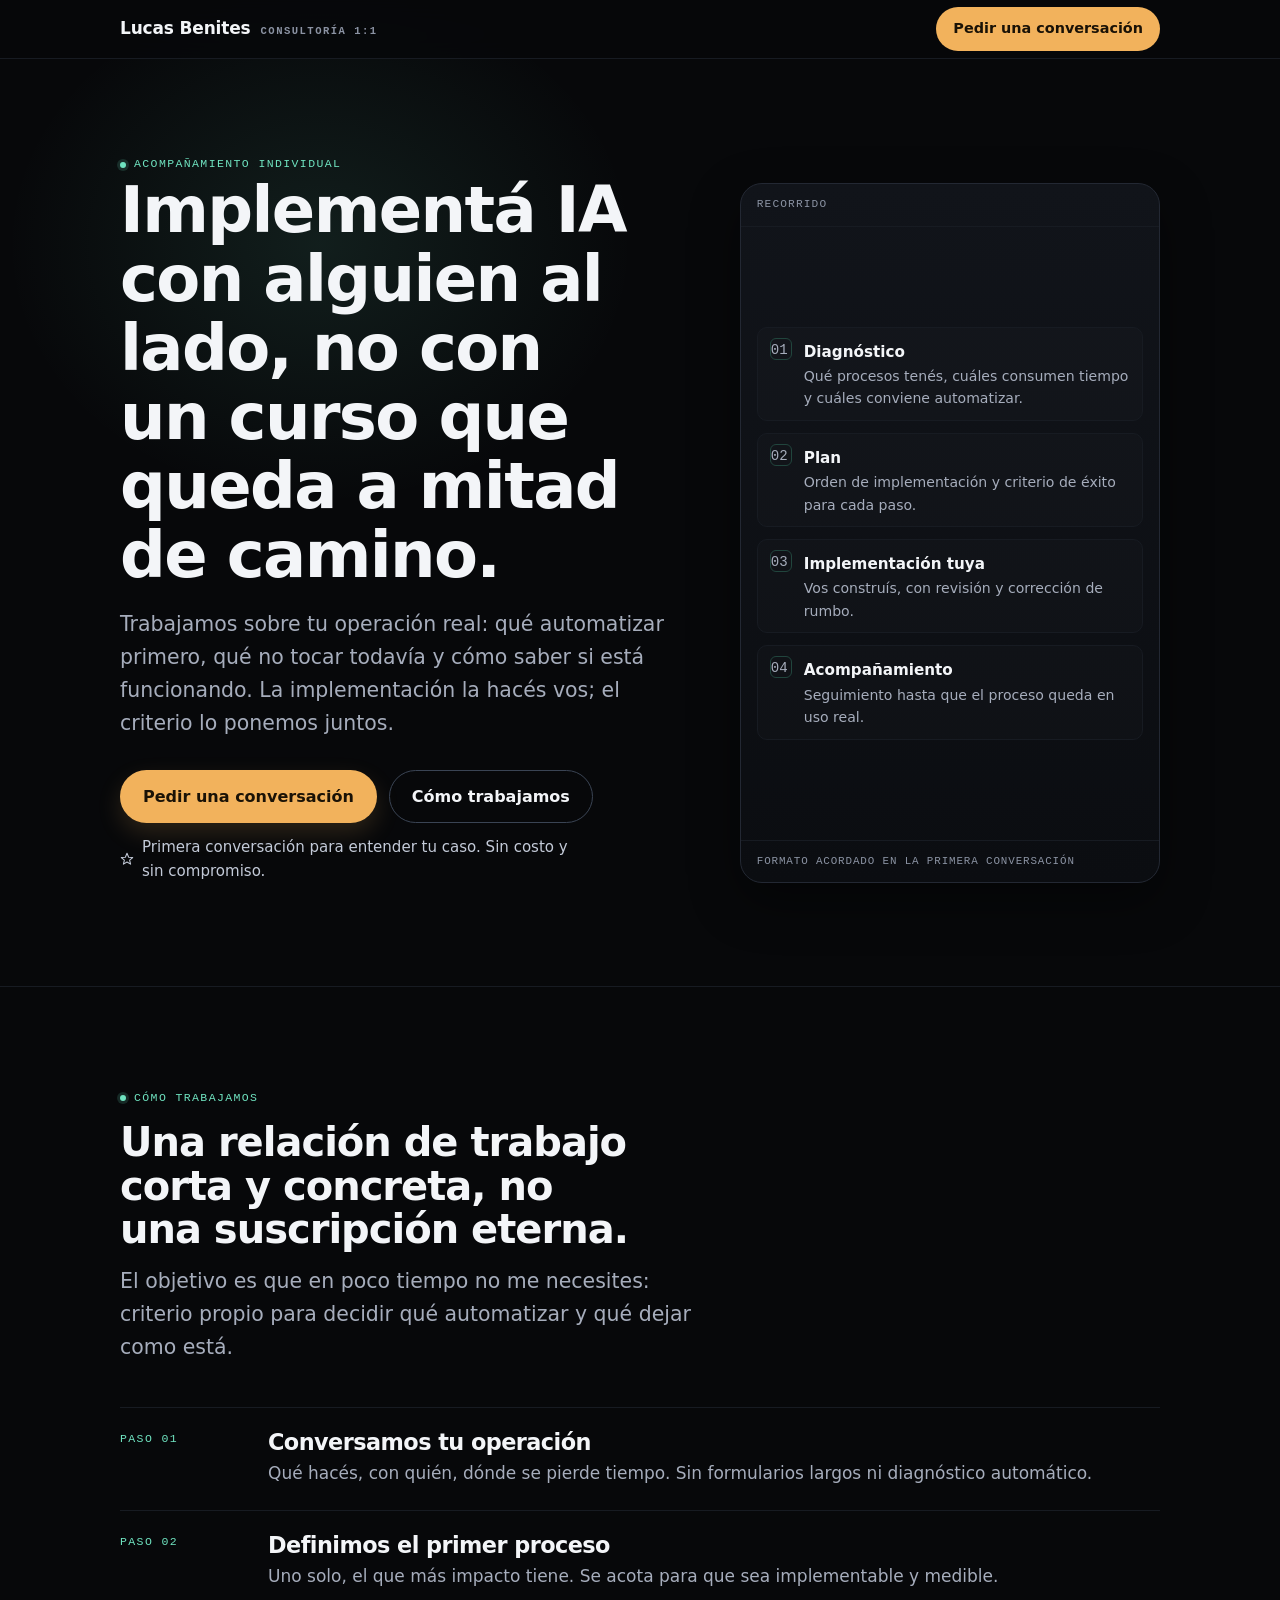
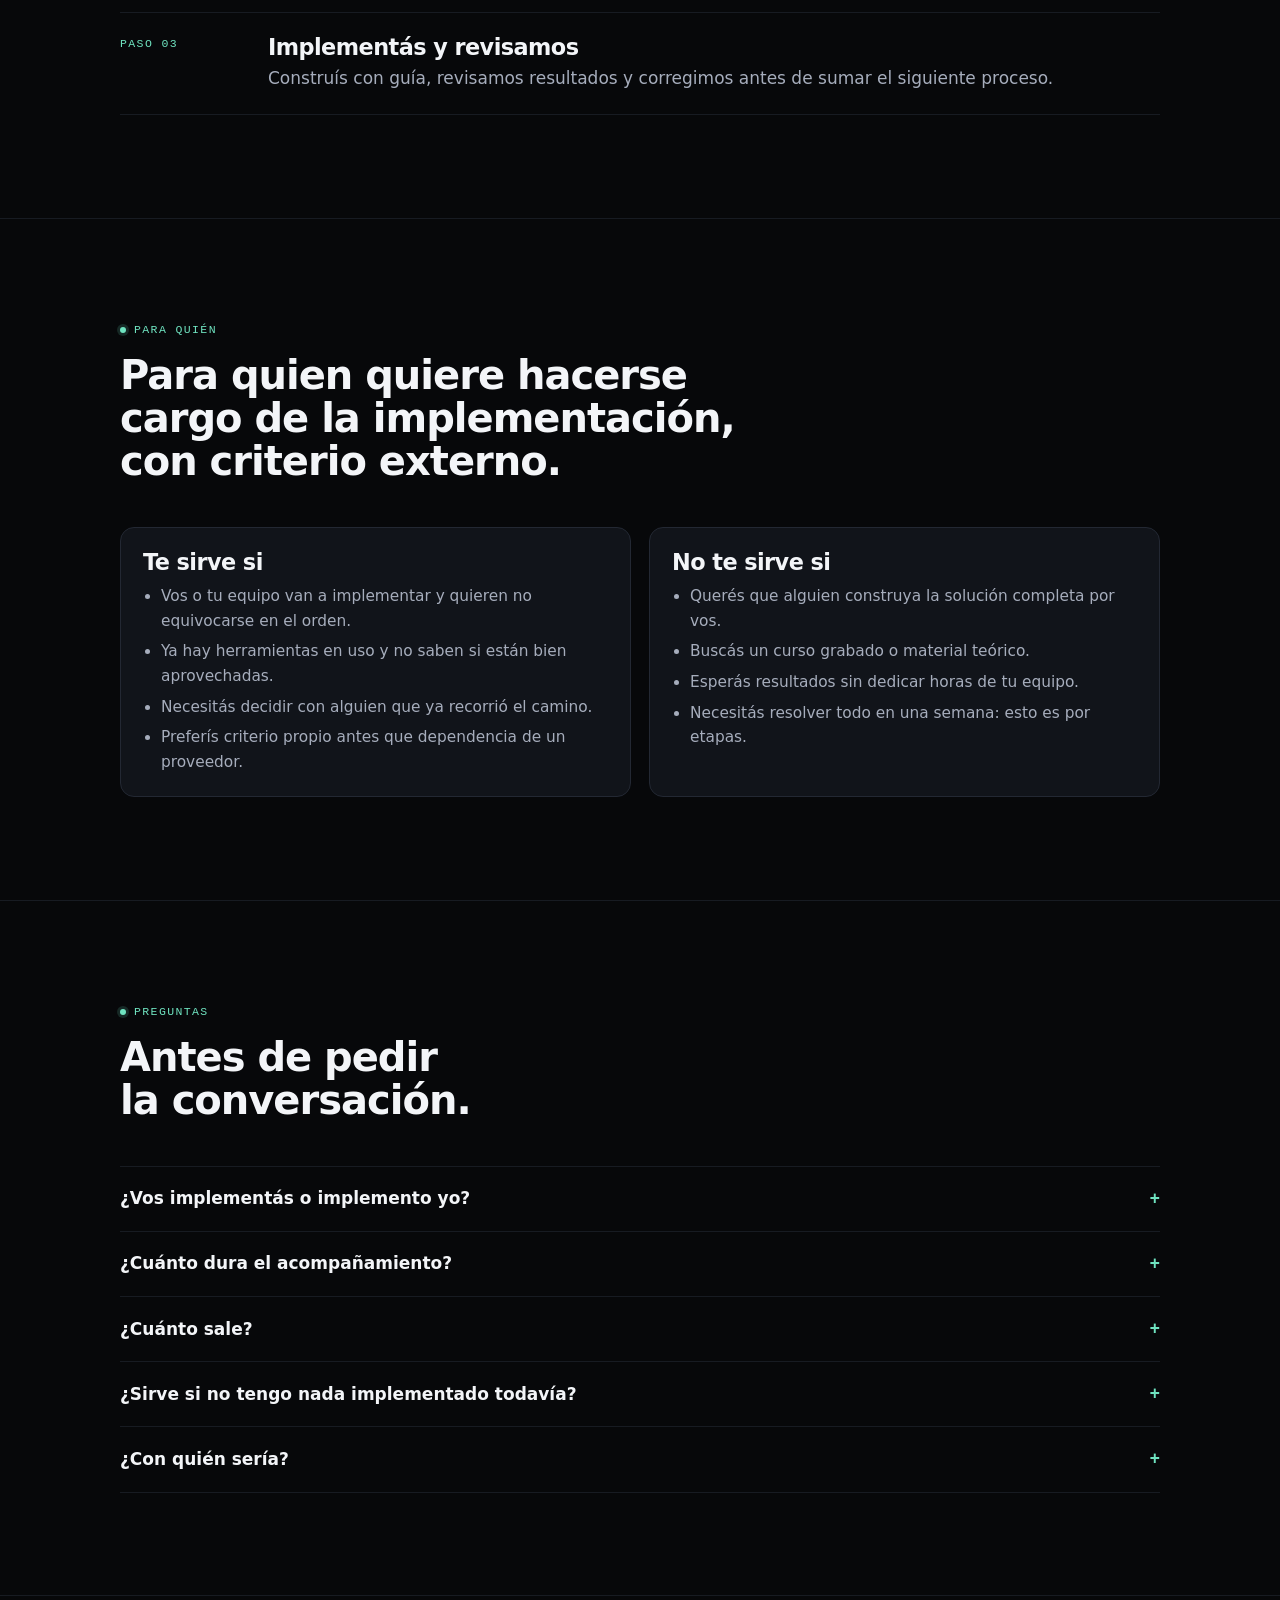
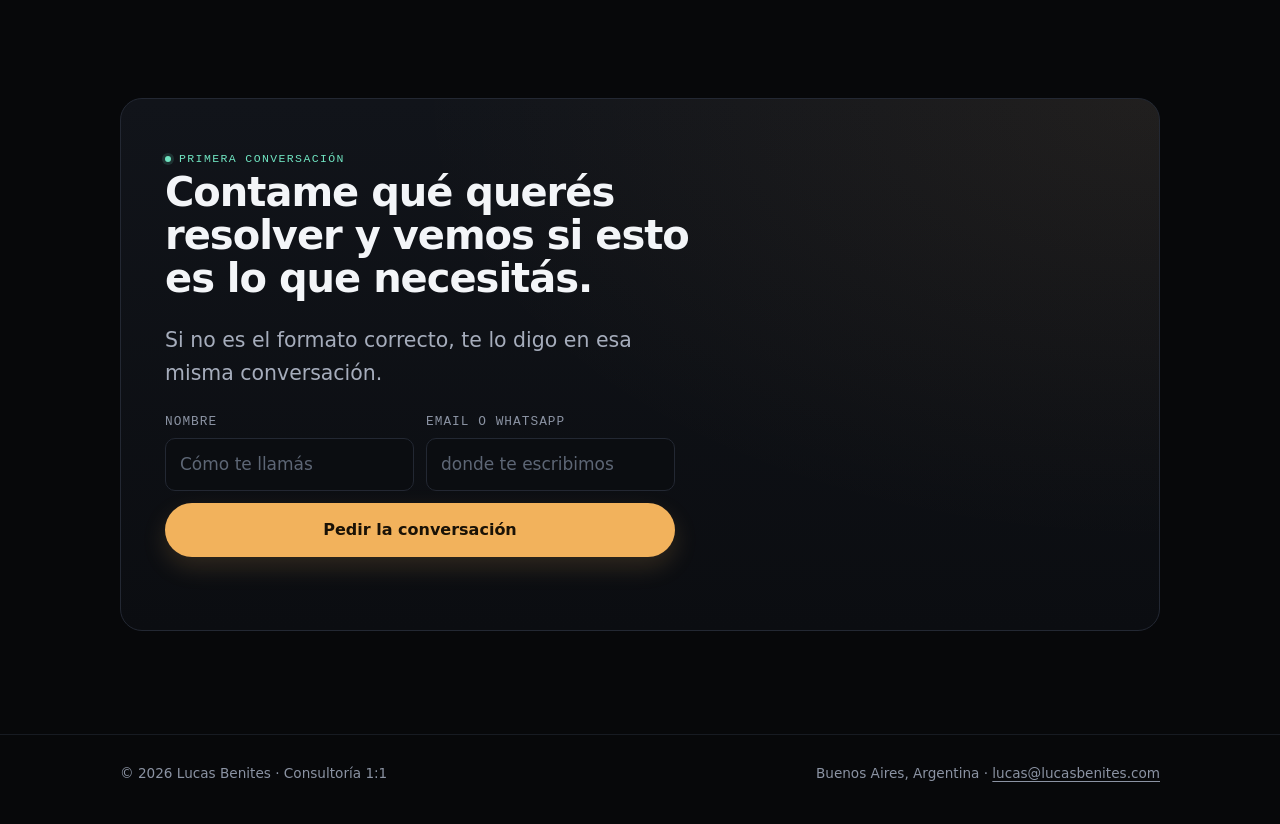
==== consultoria/index.html @ 058213de "landings: sistema compartido + tres paginas (taller, consultoria, media)" ====
<!doctype html>
<html lang="es-AR">
<head>
<meta charset="utf-8">
<meta name="viewport" content="width=device-width, initial-scale=1">
<title>Consultoría 1:1 · Implementá IA con acompañamiento</title>
<meta name="description" content="Acompañamiento individual para decidir qué automatizar en tu operación, en qué orden y con qué criterio. La implementación la hacés vos, con alguien al lado para no improvisar.">
<link rel="canonical" href="https://ofertas.lucasbenites.com/consultoria/">
<meta property="og:type" content="website">
<meta property="og:title" content="Consultoría 1:1 · Implementá IA con criterio">
<meta property="og:description" content="Implementá IA en tu operación con alguien al lado, no con un curso más.">
<meta property="og:url" content="https://ofertas.lucasbenites.com/consultoria/">
<link rel="icon" href="../assets/favicon.svg" type="image/svg+xml">
<link rel="stylesheet" href="../shared/tokens.css">
<link rel="stylesheet" href="../shared/base.css">
<link rel="stylesheet" href="../shared/landing.css">
</head>
<body data-product="consultoria">
<a class="skip" href="#contenido">Saltar al contenido</a>

<header class="site-head">
  <div class="wrap">
    <span class="brand">Lucas Benites <small>Consultoría 1:1</small></span>
    <a class="btn btn-sm head-cta" href="#pedir" data-cta="header">Pedir una conversación</a>
  </div>
</header>

<main id="contenido">
  <section class="hero">
    <div class="wrap hero-grid">
      <div>
        <span class="eyebrow">Acompañamiento individual</span>
        <h1>Implementá IA con alguien al lado, no con un curso que queda a mitad de camino.</h1>
        <p class="lead">Trabajamos sobre tu operación real: qué automatizar primero, qué no tocar todavía y cómo saber si está funcionando. La implementación la hacés vos; el criterio lo ponemos juntos.</p>
        <div class="hero-actions">
          <a class="btn" href="#pedir" data-cta="hero">Pedir una conversación</a>
          <a class="btn btn-ghost" href="#como-trabajamos" data-cta="hero-secondary">Cómo trabajamos</a>
        </div>
        <p class="btn-note">
          <svg width="14" height="14" viewBox="0 0 16 16" fill="none" aria-hidden="true"><path d="M8 1.5 9.9 6l4.6.4-3.5 3 1.1 4.5L8 11.4 3.9 13.9 5 9.4 1.5 6.4 6.1 6 8 1.5Z" stroke="currentColor" stroke-width="1.2" stroke-linejoin="round"/></svg>
          Primera conversación para entender tu caso. Sin costo y sin compromiso.
        </p>
      </div>

      <div class="hero-side"><aside class="panel" aria-label="Cómo se estructura el acompañamiento">
        <div class="panel-head"><span>recorrido</span></div>
        <div class="panel-body">
          <div class="panel-row">
            <span class="panel-num">01</span>
            <div><b>Diagnóstico</b><span>Qué procesos tenés, cuáles consumen tiempo y cuáles conviene automatizar.</span></div>
          </div>
          <div class="panel-row">
            <span class="panel-num">02</span>
            <div><b>Plan</b><span>Orden de implementación y criterio de éxito para cada paso.</span></div>
          </div>
          <div class="panel-row">
            <span class="panel-num">03</span>
            <div><b>Implementación tuya</b><span>Vos construís, con revisión y corrección de rumbo.</span></div>
          </div>
          <div class="panel-row">
            <span class="panel-num">04</span>
            <div><b>Acompañamiento</b><span>Seguimiento hasta que el proceso queda en uso real.</span></div>
          </div>
        </div>
        <div class="panel-foot">Formato acordado en la primera conversación</div>
      </aside></div>
    </div>
  </section>

  <section class="section" id="como-trabajamos">
    <div class="wrap">
      <div class="section-head">
        <span class="eyebrow">Cómo trabajamos</span>
        <h2>Una relación de trabajo corta y concreta, no una suscripción eterna.</h2>
        <p class="lead">El objetivo es que en poco tiempo no me necesites: criterio propio para decidir qué automatizar y qué dejar como está.</p>
      </div>
      <div class="steps">
        <div class="step">
          <span class="step-index">Paso 01</span>
          <div><h3>Conversamos tu operación</h3><p>Qué hacés, con quién, dónde se pierde tiempo. Sin formularios largos ni diagnóstico automático.</p></div>
        </div>
        <div class="step">
          <span class="step-index">Paso 02</span>
          <div><h3>Definimos el primer proceso</h3><p>Uno solo, el que más impacto tiene. Se acota para que sea implementable y medible.</p></div>
        </div>
        <div class="step">
          <span class="step-index">Paso 03</span>
          <div><h3>Implementás y revisamos</h3><p>Construís con guía, revisamos resultados y corregimos antes de sumar el siguiente proceso.</p></div>
        </div>
      </div>
    </div>
  </section>

  <section class="section">
    <div class="wrap">
      <div class="section-head">
        <span class="eyebrow">Para quién</span>
        <h2>Para quien quiere hacerse cargo de la implementación, con criterio externo.</h2>
      </div>
      <div class="cols cols-2">
        <div class="card">
          <h3>Te sirve si</h3>
          <ul>
            <li>Vos o tu equipo van a implementar y quieren no equivocarse en el orden.</li>
            <li>Ya hay herramientas en uso y no saben si están bien aprovechadas.</li>
            <li>Necesitás decidir con alguien que ya recorrió el camino.</li>
            <li>Preferís criterio propio antes que dependencia de un proveedor.</li>
          </ul>
        </div>
        <div class="card">
          <h3>No te sirve si</h3>
          <ul>
            <li>Querés que alguien construya la solución completa por vos.</li>
            <li>Buscás un curso grabado o material teórico.</li>
            <li>Esperás resultados sin dedicar horas de tu equipo.</li>
            <li>Necesitás resolver todo en una semana: esto es por etapas.</li>
          </ul>
        </div>
      </div>
    </div>
  </section>

  <section class="section">
    <div class="wrap">
      <div class="section-head">
        <span class="eyebrow">Preguntas</span>
        <h2>Antes de pedir la conversación.</h2>
      </div>
      <div class="faq">
        <details><summary>¿Vos implementás o implemento yo?</summary><p class="answer">Implementás vos, con acompañamiento. La idea es que la capacidad quede en tu equipo. Si preferís que lo construyamos nosotros, eso es desarrollo a medida.</p></details>
        <details><summary>¿Cuánto dura el acompañamiento?</summary><p class="answer">Depende del proceso y del ritmo de tu equipo. El formato exacto se define en la primera conversación, cuando ya sabemos qué hay que resolver.</p></details>
        <details><summary>¿Cuánto sale?</summary><p class="answer">Se define con el alcance. No damos un número antes de entender el caso, porque sería un número inventado.</p></details>
        <details><summary>¿Sirve si no tengo nada implementado todavía?</summary><p class="answer">Sí, y suele ser el mejor momento: se evita comprar herramientas que después no se usan. Lo primero es ordenar qué automatizar y qué no.</p></details>
        <details><summary>¿Con quién sería?</summary><p class="answer">Con Lucas Benites. No hay equipo intermedio ni junior asignado a la relación.</p></details>
      </div>
    </div>
  </section>

  <section class="close" id="pedir">
    <div class="wrap">
      <div class="close-box">
        <div>
          <span class="eyebrow">Primera conversación</span>
          <h2>Contame qué querés resolver y vemos si esto es lo que necesitás.</h2>
          <p class="lead mt-24">Si no es el formato correcto, te lo digo en esa misma conversación.</p>
        </div>
        <form class="form" data-lead data-endpoint="/api/lead" novalidate>
          <div class="field">
            <label for="name">Nombre</label>
            <input id="name" name="name" type="text" autocomplete="name" placeholder="Cómo te llamás" required>
          </div>
          <div class="field">
            <label for="contact">Email o WhatsApp</label>
            <input id="contact" name="contact" type="text" autocomplete="email" placeholder="donde te escribimos" required>
          </div>
          <button class="btn" type="submit">Pedir la conversación</button>
          <p class="form-msg" role="status" aria-live="polite"></p>
        </form>
      </div>
    </div>
  </section>
</main>

<footer class="site-foot">
  <div class="wrap">
    <span>© <span id="year">2026</span> Lucas Benites · Consultoría 1:1</span>
    <span>Buenos Aires, Argentina · <a href="mailto:lucas@lucasbenites.com">lucas@lucasbenites.com</a></span>
  </div>
</footer>

<div class="sticky-cta" aria-hidden="false">
  <span>Primera conversación</span>
  <a class="btn" href="#pedir">Pedir</a>
</div>

<script src="../shared/landing.js" defer></script>
</body>
</html>
---- shared/tokens.css ----
/* ==========================================================================
   Tokens de marca — BORRADOR PROVISIONAL
   La paleta final está pendiente de validación visual (LBO-A-13, "Dirección de
   color"). Estos valores siguen la dirección documentada (base oscura, un acento
   frío para tecnología/IA, un acento cálido para acción y cercanía) pero NO son
   tokens aprobados. Cambiar acá y se propagan a las tres landings.
   ========================================================================== */

:root {
  /* Superficies */
  --bg: #07080a;
  --bg-elev: #0b0d11;
  --surface: #11141a;
  --surface-2: #161a22;
  --line: #232833;
  --line-soft: #171b22;

  /* Texto */
  --ink: #f3f5f8;
  --muted: #a6adbc;
  --dim: #8b93a3;

  /* Acentos */
  --cold: #6fe3c0;          /* tecnología, IA, sistema */
  --cold-soft: #21453d;
  --warm: #f2b25c;          /* acción, cercanía, CTA */
  --warm-hover: #ffc678;
  --warm-ink: #1a1206;
  --danger: #ff8a7a;

  /* Tipografía */
  --font-sans: "Inter", ui-sans-serif, system-ui, -apple-system, "Segoe UI", Roboto, "Helvetica Neue", Arial, sans-serif;
  --font-mono: ui-monospace, SFMono-Regular, "SF Mono", Menlo, Consolas, "Liberation Mono", monospace;

  --fs-eyebrow: 0.72rem;
  --fs-body: 1.0625rem;
  --fs-lead: clamp(1.08rem, 0.6vw + 0.95rem, 1.28rem);
  --fs-h3: clamp(1.15rem, 0.7vw + 1rem, 1.4rem);
  --fs-h2: clamp(1.6rem, 2.2vw + 1rem, 2.5rem);
  --fs-h1: clamp(2.1rem, 4.2vw + 1rem, 4rem);

  /* Espaciado y forma */
  --maxw: 1120px;
  --gutter: clamp(20px, 5vw, 40px);
  --section-y: clamp(56px, 8vw, 104px);
  --radius: 14px;
  --radius-sm: 10px;
  --radius-lg: 22px;

  /* Sombras y foco */
  --shadow: 0 18px 50px rgba(0, 0, 0, 0.42);
  --focus: 0 0 0 3px rgba(111, 227, 192, 0.45);
}
---- shared/base.css ----
/* Reset + primitivas compartidas */

*, *::before, *::after { box-sizing: border-box; }
* { margin: 0; }

html { -webkit-text-size-adjust: 100%; scroll-behavior: smooth; }
@media (prefers-reduced-motion: reduce) {
  html { scroll-behavior: auto; }
  *, *::before, *::after { animation-duration: 0.01ms !important; transition-duration: 0.01ms !important; }
}

body {
  background: var(--bg);
  color: var(--ink);
  font-family: var(--font-sans);
  font-size: var(--fs-body);
  line-height: 1.6;
  text-rendering: optimizeLegibility;
  -webkit-font-smoothing: antialiased;
  overflow-x: hidden;
}

img, svg { display: block; max-width: 100%; }
button, input, textarea, select { font: inherit; color: inherit; }

a { color: var(--cold); text-decoration-thickness: 1px; text-underline-offset: 3px; }
a:hover { color: var(--ink); }

:focus-visible {
  outline: none;
  box-shadow: var(--focus);
  border-radius: 6px;
}

h1, h2, h3 {
  line-height: 1.08;
  letter-spacing: -0.025em;
  text-wrap: balance;
  font-weight: 700;
}
p { text-wrap: pretty; }

.wrap {
  width: 100%;
  max-width: var(--maxw);
  margin-inline: auto;
  padding-inline: var(--gutter);
}

.skip {
  position: absolute; left: -9999px; top: 0;
  background: var(--warm); color: var(--warm-ink);
  padding: 10px 16px; z-index: 100; border-radius: 0 0 var(--radius-sm) 0;
}
.skip:focus { left: 0; }

.eyebrow {
  font-family: var(--font-mono);
  font-size: var(--fs-eyebrow);
  letter-spacing: 0.12em;
  text-transform: uppercase;
  color: var(--cold);
  display: inline-flex;
  align-items: center;
  gap: 8px;
}
.eyebrow::before {
  content: "";
  width: 6px; height: 6px; border-radius: 50%;
  background: var(--cold);
  box-shadow: 0 0 0 3px rgba(111, 227, 192, 0.15);
}

.lead { font-size: var(--fs-lead); color: var(--muted); max-width: 46ch; }

/* Botones */
.btn {
  --btn-bg: var(--warm);
  --btn-ink: var(--warm-ink);
  display: inline-flex;
  align-items: center;
  justify-content: center;
  gap: 10px;
  min-height: 48px;
  padding: 13px 22px;
  border: 1px solid transparent;
  border-radius: 999px;
  background: var(--btn-bg);
  color: var(--btn-ink);
  font-weight: 650;
  font-size: 1rem;
  text-decoration: none;
  cursor: pointer;
  transition: transform 0.15s ease, background-color 0.15s ease, box-shadow 0.15s ease;
  box-shadow: 0 10px 24px rgba(242, 178, 92, 0.16);
}
.btn:hover { background: var(--warm-hover); color: var(--warm-ink); transform: translateY(-1px); }
.btn:active { transform: translateY(0); }
.btn[disabled] { opacity: 0.55; cursor: default; transform: none; }

.btn-ghost {
  --btn-bg: transparent;
  --btn-ink: var(--ink);
  border-color: #3a4454;
  box-shadow: none;
}
.btn-ghost:hover { background: var(--surface-2); color: var(--ink); border-color: #3c4757; }

.btn-note {
  font-size: 0.94rem;
  color: #c3cad8;
  display: flex;
  align-items: center;
  gap: 8px;
  margin-top: 12px;
}
.btn-note svg { flex: 0 0 auto; }

/* Etiquetas de sistema */
.chip {
  font-family: var(--font-mono);
  font-size: 0.7rem;
  letter-spacing: 0.06em;
  text-transform: uppercase;
  color: var(--muted);
  border: 1px solid var(--line);
  border-radius: 999px;
  padding: 4px 10px;
  white-space: nowrap;
}

/* Variante compacta para el header */
.btn-sm {
  min-height: 40px;
  padding: 9px 16px;
  font-size: 0.9rem;
  box-shadow: none;
}
---- shared/landing.css ----
/* Estructura de landing: hero asimétrico, pasos, FAQ, cierre, sticky CTA */

.site-head {
  position: sticky; top: 0; z-index: 40;
  backdrop-filter: blur(12px);
  background: rgba(7, 8, 10, 0.82);
  border-bottom: 1px solid var(--line-soft);
}
.site-head .wrap {
  display: flex; align-items: center; justify-content: space-between;
  min-height: 58px; gap: 16px;
}
.brand {
  display: inline-flex; align-items: baseline; gap: 10px;
  color: var(--ink); text-decoration: none; font-weight: 650; letter-spacing: -0.01em;
}
.brand small {
  font-family: var(--font-mono); font-size: 0.66rem; color: var(--dim);
  letter-spacing: 0.14em; text-transform: uppercase;
}
.head-cta { display: none; }
@media (min-width: 720px) {
  .head-cta { display: inline-flex; min-height: 40px; padding: 9px 16px; font-size: 0.9rem; box-shadow: none; }
}

/* Hero */
.hero { position: relative; padding: clamp(44px, 7vw, 92px) 0 var(--section-y); }
.hero::before {
  content: ""; position: absolute; inset: -20% 40% 40% -10%;
  background: radial-gradient(closest-side, rgba(111, 227, 192, 0.1), transparent 70%);
  pointer-events: none;
}
.hero-grid {
  position: relative;
  display: grid; gap: clamp(28px, 4vw, 56px);
  grid-template-columns: 1fr;
  align-items: start;
}
@media (min-width: 940px) {
  .hero-grid { grid-template-columns: minmax(0, 1.15fr) minmax(320px, 0.85fr); align-items: stretch; }
  .hero-side { padding-top: 34px; display: flex; }
  .hero-side .panel { width: 100%; }
}
.hero h1 { font-size: var(--fs-h1); max-width: 22ch; }
.hero .lead { margin-top: 18px; }
.hero-actions { margin-top: 30px; display: flex; flex-wrap: wrap; gap: 12px; align-items: center; }

/* Panel de artefacto: muestra algo concreto, no una ilustración decorativa */
.panel {
  background: linear-gradient(180deg, var(--surface), var(--bg-elev));
  border: 1px solid var(--line);
  border-radius: var(--radius-lg);
  box-shadow: var(--shadow);
  overflow: hidden;
  display: flex;
  flex-direction: column;
}
.panel-head {
  display: flex; align-items: center; justify-content: space-between; gap: 12px;
  padding: 12px 16px; border-bottom: 1px solid var(--line-soft);
  font-family: var(--font-mono); font-size: 0.7rem;
  letter-spacing: 0.1em; text-transform: uppercase; color: var(--dim);
}
.panel-body { padding: 16px; display: grid; gap: 12px; align-content: start; flex: 1; }
.panel-foot {
  border-top: 1px solid var(--line-soft);
  padding: 12px 16px;
  font-family: var(--font-mono);
  font-size: 0.68rem;
  letter-spacing: 0.08em;
  text-transform: uppercase;
  color: var(--dim);
}
.panel-row {
  display: grid; grid-template-columns: 22px 1fr; gap: 12px; align-items: start;
  padding: 10px 12px; border: 1px solid var(--line-soft); border-radius: var(--radius-sm);
  background: rgba(255, 255, 255, 0.012);
}
.panel-row b { font-weight: 600; font-size: 0.95rem; }
.panel-row span { color: var(--muted); font-size: 0.88rem; display: block; }
.panel-num {
  font-family: var(--font-mono); font-size: 0.68rem; color: var(--cold);
  border: 1px solid var(--cold-soft); border-radius: 6px;
  width: 22px; height: 22px; display: grid; place-items: center;
}

/* Secciones */
.section { padding: var(--section-y) 0; border-top: 1px solid var(--line-soft); }
.section-head { display: grid; gap: 14px; max-width: 62ch; margin-bottom: clamp(28px, 4vw, 44px); }
.section-head h2 { font-size: var(--fs-h2); }

.cols { display: grid; gap: 18px; grid-template-columns: 1fr; }
@media (min-width: 780px) { .cols-2 { grid-template-columns: 1fr 1fr; } .cols-3 { grid-template-columns: repeat(3, 1fr); } }

.card {
  padding: 22px; border: 1px solid var(--line); border-radius: var(--radius);
  background: var(--surface);
}
.card h3 { font-size: var(--fs-h3); margin-bottom: 8px; }
.card p, .card li { color: var(--muted); font-size: 0.96rem; }
.card ul { margin: 10px 0 0; padding-left: 18px; display: grid; gap: 6px; }

/* Pasos */
.steps { display: grid; gap: 0; border-top: 1px solid var(--line-soft); }
.step {
  display: grid; gap: 8px; padding: 22px 0; border-bottom: 1px solid var(--line-soft);
  grid-template-columns: 1fr;
}
@media (min-width: 780px) { .step { grid-template-columns: 120px 1fr; align-items: start; gap: 28px; } }
.step-index { font-family: var(--font-mono); font-size: 0.72rem; letter-spacing: 0.12em; color: var(--cold); text-transform: uppercase; }
.step h3 { font-size: var(--fs-h3); margin-bottom: 6px; }
.step p { color: var(--muted); }

/* FAQ */
.faq { display: grid; gap: 0; border-top: 1px solid var(--line-soft); }
.faq details { border-bottom: 1px solid var(--line-soft); }
.faq summary {
  cursor: pointer; padding: 18px 0; font-weight: 600; list-style: none;
  display: flex; justify-content: space-between; gap: 16px; align-items: center;
}
.faq summary::-webkit-details-marker { display: none; }
.faq summary::after {
  content: "+"; font-family: var(--font-mono); color: var(--cold); font-size: 1.1rem;
  transition: transform 0.15s ease;
}
.faq details[open] summary::after { transform: rotate(45deg); }
.faq .answer { color: var(--muted); padding: 0 0 18px; max-width: 70ch; }

/* Cierre */
.close { padding: var(--section-y) 0; border-top: 1px solid var(--line-soft); }
.close-box {
  display: grid; gap: 22px; padding: clamp(26px, 4vw, 44px);
  border: 1px solid var(--line); border-radius: var(--radius-lg);
  background:
    radial-gradient(120% 140% at 100% 0%, rgba(242, 178, 92, 0.07), transparent 60%),
    linear-gradient(180deg, var(--surface), var(--bg-elev));
}
.close-box h2 { font-size: var(--fs-h2); max-width: 26ch; }

/* Formulario */
.form { display: grid; gap: 12px; max-width: 460px; }
@media (min-width: 560px) { .form { grid-template-columns: 1fr 1fr; } .form .btn { grid-column: 1 / -1; } }
.field { display: grid; gap: 6px; }
.field label { font-size: 0.8rem; font-family: var(--font-mono); letter-spacing: 0.08em; text-transform: uppercase; color: var(--dim); }
.field input {
  background: var(--bg-elev); border: 1px solid var(--line); border-radius: var(--radius-sm);
  padding: 12px 14px; min-height: 46px; color: var(--ink);
}
.field input::placeholder { color: #5d6675; }
.field input:focus { outline: none; border-color: var(--cold); box-shadow: var(--focus); }
.field input[aria-invalid="true"] { border-color: var(--danger); }
.form-msg { font-size: 0.9rem; color: var(--muted); grid-column: 1 / -1; min-height: 1.2em; }
.form-msg[data-state="error"] { color: var(--danger); }
.form-msg[data-state="ok"] { color: var(--cold); }

/* Pie */
.site-foot { border-top: 1px solid var(--line-soft); padding: 28px 0 40px; color: var(--dim); font-size: 0.85rem; }
.site-foot .wrap { display: flex; flex-wrap: wrap; gap: 10px 20px; justify-content: space-between; align-items: center; }
.site-foot a { color: var(--dim); }

/* Sticky CTA en mobile */
.sticky-cta {
  position: fixed; inset: auto 0 0 0; z-index: 45;
  padding: 10px var(--gutter) calc(10px + env(safe-area-inset-bottom));
  background: rgba(7, 8, 10, 0.92);
  border-top: 1px solid var(--line);
  backdrop-filter: blur(10px);
  display: flex; align-items: center; justify-content: space-between; gap: 12px;
  transform: translateY(110%); transition: transform 0.2s ease;
}
.sticky-cta.show { transform: translateY(0); }
.sticky-cta span { font-size: 0.85rem; color: var(--muted); }
.sticky-cta .btn { min-height: 44px; padding: 10px 16px; font-size: 0.92rem; }
@media (min-width: 940px) { .sticky-cta { display: none; } }

/* Utilidades */
.sr-only {
  position: absolute; width: 1px; height: 1px; padding: 0; margin: -1px;
  overflow: hidden; clip: rect(0 0 0 0); white-space: nowrap; border: 0;
}
.mt-24 { margin-top: 24px; }

/* En desktop el panel se estira al alto de la columna: centrar las filas
   evita el hueco interno y mantiene el pie abajo. */
@media (min-width: 940px) {
  .hero-side .panel-body { align-content: center; }
  .hero-side .panel-head, .hero-side .panel-foot { flex: 0 0 auto; }
}
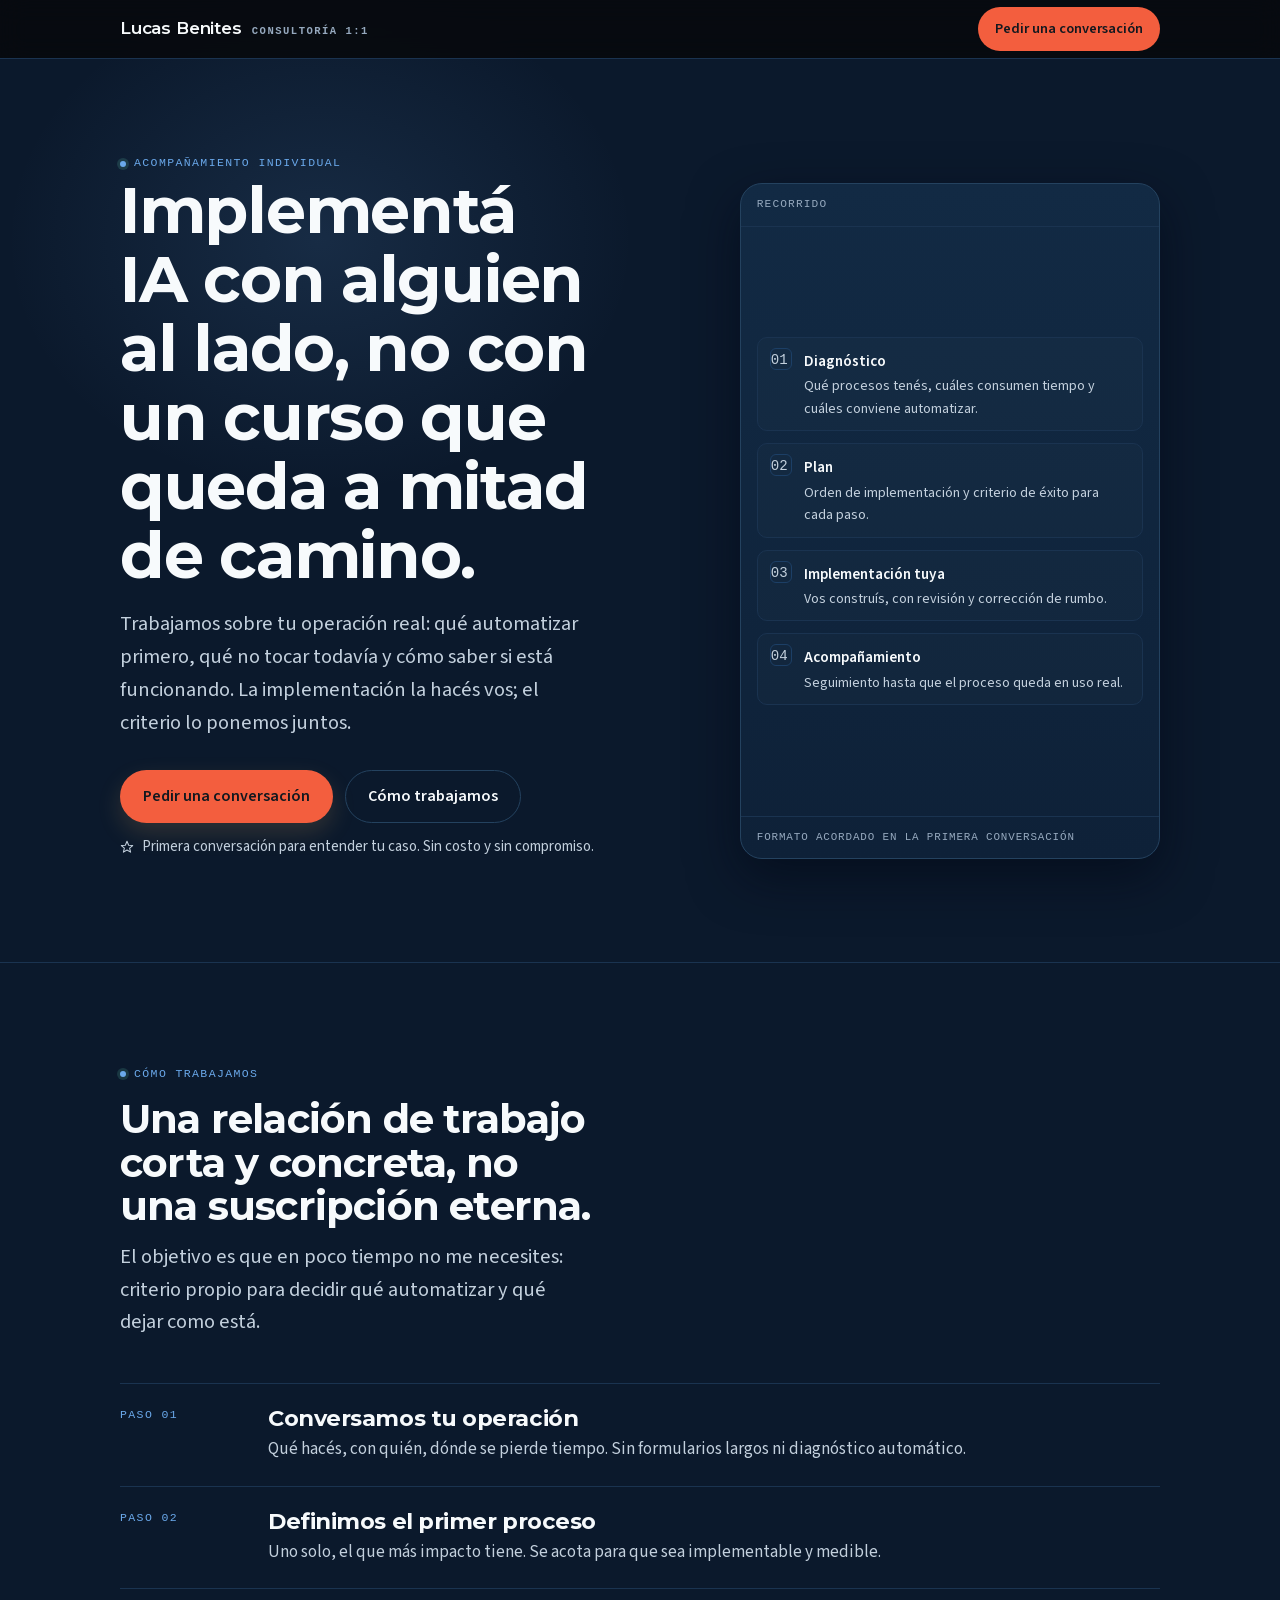
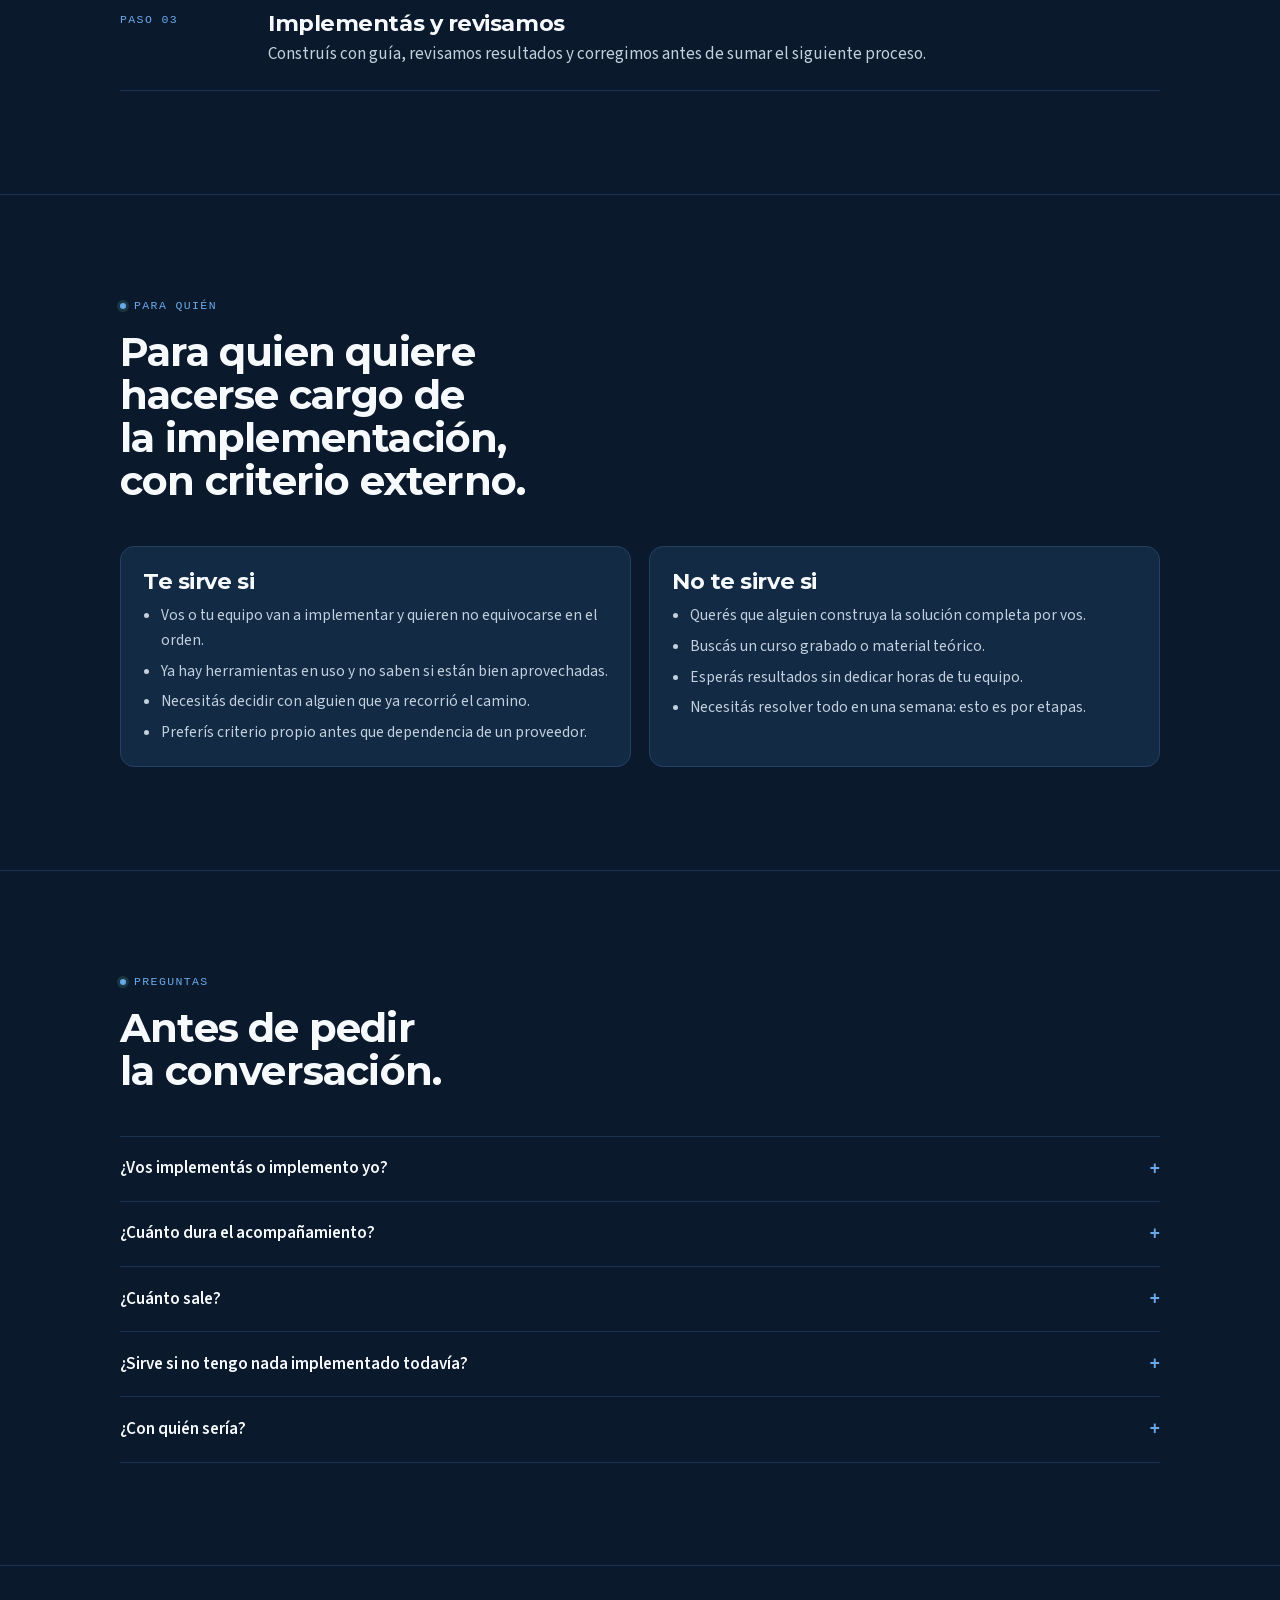
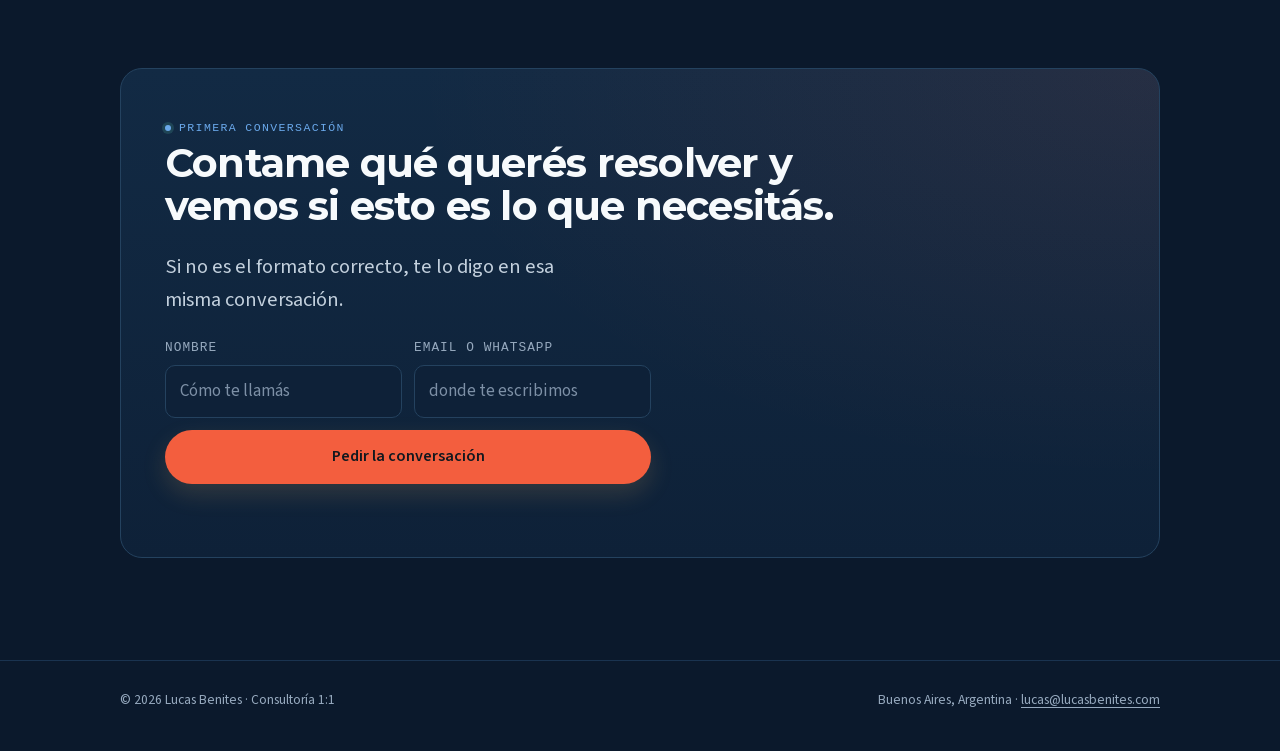
==== commit 0f7d3e85: "marca: paleta y tipografias de lucasbenites.com, fuentes autoalojadas" ====
--- a/consultoria/index.html
+++ b/consultoria/index.html
@@ -5,12 +5,14 @@
 <meta name="viewport" content="width=device-width, initial-scale=1">
 <title>Consultoría 1:1 · Implementá IA con acompañamiento</title>
 <meta name="description" content="Acompañamiento individual para decidir qué automatizar en tu operación, en qué orden y con qué criterio. La implementación la hacés vos, con alguien al lado para no improvisar.">
-<link rel="canonical" href="https://ofertas.lucasbenites.com/consultoria/">
+<link rel="canonical" href="https://promo.lucasbenites.com/consultoria/">
 <meta property="og:type" content="website">
 <meta property="og:title" content="Consultoría 1:1 · Implementá IA con criterio">
 <meta property="og:description" content="Implementá IA en tu operación con alguien al lado, no con un curso más.">
-<meta property="og:url" content="https://ofertas.lucasbenites.com/consultoria/">
+<meta property="og:url" content="https://promo.lucasbenites.com/consultoria/">
 <link rel="icon" href="../assets/favicon.svg" type="image/svg+xml">
+<link rel="preload" href="../assets/fonts/montserrat-700-latin.woff2" as="font" type="font/woff2" crossorigin>
+<link rel="preload" href="../assets/fonts/source-sans-3-400-latin.woff2" as="font" type="font/woff2" crossorigin>
 <link rel="stylesheet" href="../shared/tokens.css">
 <link rel="stylesheet" href="../shared/base.css">
 <link rel="stylesheet" href="../shared/landing.css">
--- a/shared/tokens.css
+++ b/shared/tokens.css
@@ -1,35 +1,64 @@
 /* ==========================================================================
-   Tokens de marca — BORRADOR PROVISIONAL
-   La paleta final está pendiente de validación visual (LBO-A-13, "Dirección de
-   color"). Estos valores siguen la dirección documentada (base oscura, un acento
-   frío para tecnología/IA, un acento cálido para acción y cercanía) pero NO son
-   tokens aprobados. Cambiar acá y se propagan a las tres landings.
+   Tokens de marca — tomados de lucasbenites.com (tema Kadence, paleta global)
+   Fuente: variables --global-palette1..15 y tipografías del tema.
+     palette1  #1e3e62   palette2  #f35e3e   palette4  #0b192c
+     palette5  #4A5568   palette6  #718096   palette8  #F7FAFC
+   Tipografías del sitio: Montserrat (títulos) y Source Sans Pro (texto).
+   Los tonos derivados (cold/ink sobre fondo oscuro) se ajustaron para pasar AA
+   sobre #0b192c: coral 5.45:1, azul claro 7.06:1, texto 16.84:1.
    ========================================================================== */
 
+/* --- Tipografías autoalojadas (subset latin, incluye acentos del español) --- */
+@font-face {
+  font-family: "Montserrat";
+  src: url("../assets/fonts/montserrat-600-latin.woff2") format("woff2");
+  font-weight: 600; font-style: normal; font-display: swap;
+  unicode-range: U+0000-00FF, U+0131, U+0152-0153, U+02BB-02BC, U+02C6, U+02DA, U+02DC, U+2000-206F, U+2074, U+20AC, U+2122, U+2191, U+2193, U+2212, U+2215, U+FEFF, U+FFFD;
+}
+@font-face {
+  font-family: "Montserrat";
+  src: url("../assets/fonts/montserrat-700-latin.woff2") format("woff2");
+  font-weight: 700; font-style: normal; font-display: swap;
+  unicode-range: U+0000-00FF, U+0131, U+0152-0153, U+02BB-02BC, U+02C6, U+02DA, U+02DC, U+2000-206F, U+2074, U+20AC, U+2122, U+2191, U+2193, U+2212, U+2215, U+FEFF, U+FFFD;
+}
+@font-face {
+  font-family: "Source Sans 3";
+  src: url("../assets/fonts/source-sans-3-400-latin.woff2") format("woff2");
+  font-weight: 400; font-style: normal; font-display: swap;
+  unicode-range: U+0000-00FF, U+0131, U+0152-0153, U+02BB-02BC, U+02C6, U+02DA, U+02DC, U+2000-206F, U+2074, U+20AC, U+2122, U+2191, U+2193, U+2212, U+2215, U+FEFF, U+FFFD;
+}
+@font-face {
+  font-family: "Source Sans 3";
+  src: url("../assets/fonts/source-sans-3-600-latin.woff2") format("woff2");
+  font-weight: 600; font-style: normal; font-display: swap;
+  unicode-range: U+0000-00FF, U+0131, U+0152-0153, U+02BB-02BC, U+02C6, U+02DA, U+02DC, U+2000-206F, U+2074, U+20AC, U+2122, U+2191, U+2193, U+2212, U+2215, U+FEFF, U+FFFD;
+}
+
 :root {
-  /* Superficies */
-  --bg: #07080a;
-  --bg-elev: #0b0d11;
-  --surface: #11141a;
-  --surface-2: #161a22;
-  --line: #232833;
-  --line-soft: #171b22;
+  /* Superficies (derivadas de palette4 y palette1) */
+  --bg: #0b192c;
+  --bg-elev: #0e2138;
+  --surface: #122a44;
+  --surface-2: #16324f;
+  --line: #24425f;
+  --line-soft: #1a3350;
 
-  /* Texto */
-  --ink: #f3f5f8;
-  --muted: #a6adbc;
-  --dim: #8b93a3;
+  /* Texto (palette8 y derivados con contraste AA medido) */
+  --ink: #f7fafc;
+  --muted: #c3d0dd;
+  --dim: #96a9be;
 
   /* Acentos */
-  --cold: #6fe3c0;          /* tecnología, IA, sistema */
-  --cold-soft: #21453d;
-  --warm: #f2b25c;          /* acción, cercanía, CTA */
-  --warm-hover: #ffc678;
-  --warm-ink: #1a1206;
+  --cold: #6aa8ea;          /* tecnología/IA: tinte claro de palette12 #1159af */
+  --cold-soft: #1c3f66;
+  --warm: #f35e3e;          /* acción/CTA: palette2 del sitio */
+  --warm-hover: #ff7455;
+  --warm-ink: #12181f;
   --danger: #ff8a7a;
 
   /* Tipografía */
-  --font-sans: "Inter", ui-sans-serif, system-ui, -apple-system, "Segoe UI", Roboto, "Helvetica Neue", Arial, sans-serif;
+  --font-sans: "Source Sans 3", "Source Sans Pro", ui-sans-serif, system-ui, -apple-system, "Segoe UI", Roboto, "Helvetica Neue", Arial, sans-serif;
+  --font-display: "Montserrat", ui-sans-serif, system-ui, -apple-system, "Segoe UI", Roboto, "Helvetica Neue", Arial, sans-serif;
   --font-mono: ui-monospace, SFMono-Regular, "SF Mono", Menlo, Consolas, "Liberation Mono", monospace;
 
   --fs-eyebrow: 0.72rem;
@@ -48,6 +77,6 @@
   --radius-lg: 22px;
 
   /* Sombras y foco */
-  --shadow: 0 18px 50px rgba(0, 0, 0, 0.42);
-  --focus: 0 0 0 3px rgba(111, 227, 192, 0.45);
+  --shadow: 0 18px 50px rgba(2, 8, 20, 0.55);
+  --focus: 0 0 0 3px rgba(106, 168, 234, 0.55);
 }
--- a/shared/base.css
+++ b/shared/base.css
@@ -33,8 +33,9 @@
 }
 
 h1, h2, h3 {
+  font-family: var(--font-display);
   line-height: 1.08;
-  letter-spacing: -0.025em;
+  letter-spacing: -0.02em;
   text-wrap: balance;
   font-weight: 700;
 }
@@ -101,14 +102,14 @@
 .btn-ghost {
   --btn-bg: transparent;
   --btn-ink: var(--ink);
-  border-color: #3a4454;
+  border-color: var(--line);
   box-shadow: none;
 }
-.btn-ghost:hover { background: var(--surface-2); color: var(--ink); border-color: #3c4757; }
+.btn-ghost:hover { background: var(--surface-2); color: var(--ink); border-color: var(--cold-soft); }
 
 .btn-note {
   font-size: 0.94rem;
-  color: #c3cad8;
+  color: var(--muted);
   display: flex;
   align-items: center;
   gap: 8px;
--- a/shared/landing.css
+++ b/shared/landing.css
@@ -12,7 +12,8 @@
 }
 .brand {
   display: inline-flex; align-items: baseline; gap: 10px;
-  color: var(--ink); text-decoration: none; font-weight: 650; letter-spacing: -0.01em;
+  font-family: var(--font-display);
+  color: var(--ink); text-decoration: none; font-weight: 600; letter-spacing: -0.01em;
 }
 .brand small {
   font-family: var(--font-mono); font-size: 0.66rem; color: var(--dim);
@@ -27,7 +28,7 @@
 .hero { position: relative; padding: clamp(44px, 7vw, 92px) 0 var(--section-y); }
 .hero::before {
   content: ""; position: absolute; inset: -20% 40% 40% -10%;
-  background: radial-gradient(closest-side, rgba(111, 227, 192, 0.1), transparent 70%);
+  background: radial-gradient(closest-side, rgba(106, 168, 234, 0.13), transparent 70%);
   pointer-events: none;
 }
 .hero-grid {
@@ -132,7 +133,7 @@
   display: grid; gap: 22px; padding: clamp(26px, 4vw, 44px);
   border: 1px solid var(--line); border-radius: var(--radius-lg);
   background:
-    radial-gradient(120% 140% at 100% 0%, rgba(242, 178, 92, 0.07), transparent 60%),
+    radial-gradient(120% 140% at 100% 0%, rgba(243, 94, 62, 0.09), transparent 60%),
     linear-gradient(180deg, var(--surface), var(--bg-elev));
 }
 .close-box h2 { font-size: var(--fs-h2); max-width: 26ch; }
@@ -146,7 +147,7 @@
   background: var(--bg-elev); border: 1px solid var(--line); border-radius: var(--radius-sm);
   padding: 12px 14px; min-height: 46px; color: var(--ink);
 }
-.field input::placeholder { color: #5d6675; }
+.field input::placeholder { color: #7d90a6; }
 .field input:focus { outline: none; border-color: var(--cold); box-shadow: var(--focus); }
 .field input[aria-invalid="true"] { border-color: var(--danger); }
 .form-msg { font-size: 0.9rem; color: var(--muted); grid-column: 1 / -1; min-height: 1.2em; }
